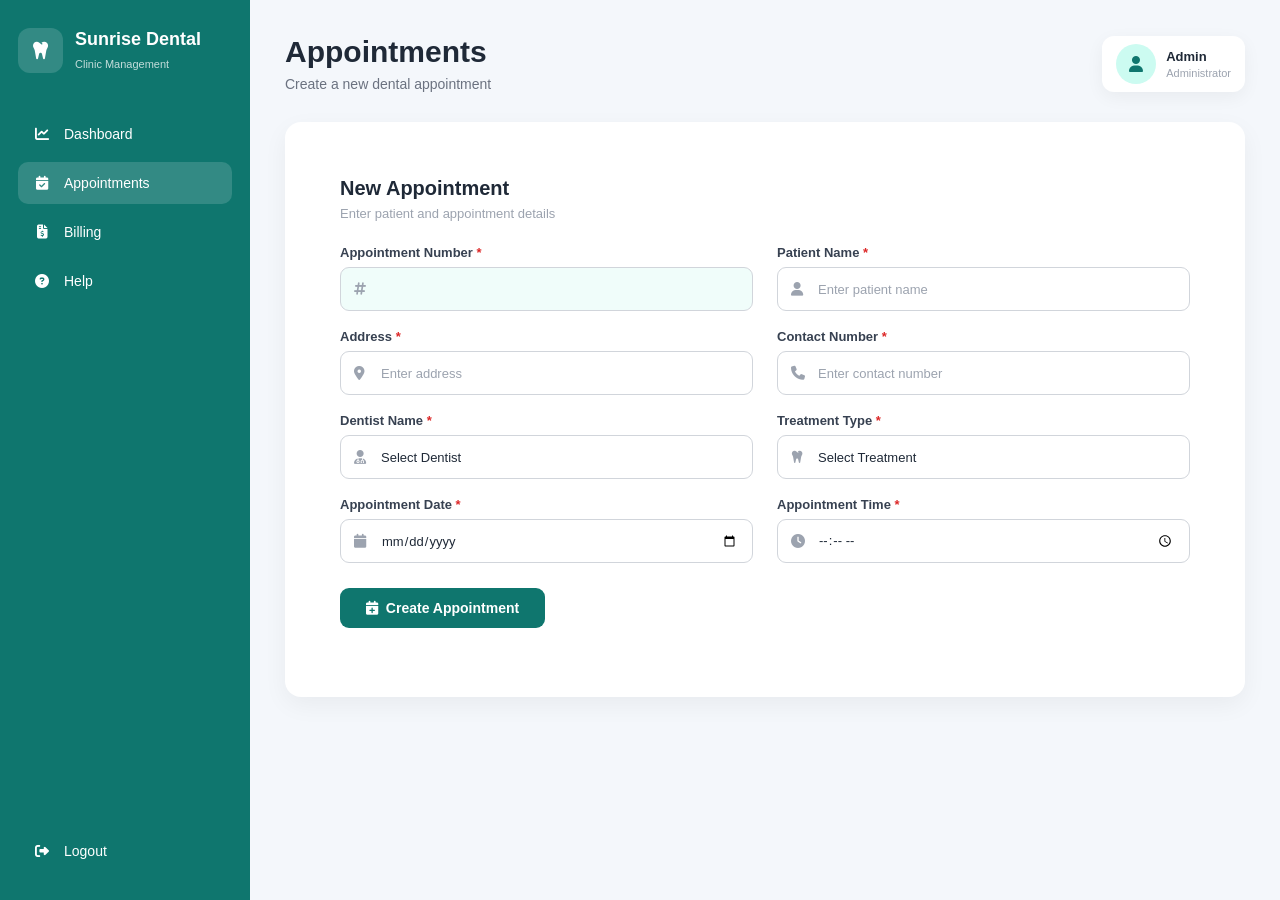
==== Frontend/appointment.html @ 6f391fbe "Add dental clinic frontend" ====
<!DOCTYPE html>
<html lang="en">

<head>

    <meta charset="UTF-8">

    <meta name="viewport" content="width=device-width, initial-scale=1.0">

    <title>Appointments - Sunrise Dental</title>

    <link rel="stylesheet" href="css/style.css">

    <link rel="stylesheet"
          href="https://cdnjs.cloudflare.com/ajax/libs/font-awesome/6.7.2/css/all.min.css">

</head>

<body>

<div class="dashboard">

    <aside class="sidebar">

        <div class="sidebar-brand">

            <div class="brand-icon">
                <i class="fa-solid fa-tooth"></i>
            </div>

            <div>
                <h2>Sunrise Dental</h2>
                <span>Clinic Management</span>
            </div>

        </div>

        <nav class="sidebar-nav">

            <a href="dashboard.html" class="nav-item">
                <i class="fa-solid fa-chart-line"></i>
                <span>Dashboard</span>
            </a>

            <a href="appointment.html" class="nav-item active">
                <i class="fa-solid fa-calendar-check"></i>
                <span>Appointments</span>
            </a>

            <a href="#" class="nav-item">
                <i class="fa-solid fa-file-invoice-dollar"></i>
                <span>Billing</span>
            </a>

            <a href="#" class="nav-item">
                <i class="fa-solid fa-circle-question"></i>
                <span>Help</span>
            </a>

        </nav>

        <div class="sidebar-bottom">

            <a href="index.html" class="nav-item logout">
                <i class="fa-solid fa-right-from-bracket"></i>
                <span>Logout</span>
            </a>

        </div>

    </aside>

    <main class="main-content">

        <header class="topbar">

            <div>

                <h1>Appointments</h1>

                <p>
                    Create a new dental appointment
                </p>

            </div>

            <div class="user-profile">

                <div class="user-avatar">
                    <i class="fa-solid fa-user"></i>
                </div>

                <div class="user-info">

                    <strong>Admin</strong>

                    <span>Administrator</span>

                </div>

            </div>

        </header>

        <section class="dashboard-section">

            <div class="section-header">

                <h2>New Appointment</h2>

                <p>
                    Enter patient and appointment details
                </p>

            </div>

            <form id="appointmentForm">

                <div class="form-grid">

                    <div class="form-group">

                        <label for="appointmentNumber">
                            Appointment Number
                            <span class="required">*</span>
                        </label>

                        <div class="input-wrapper">

                            <i class="fa-solid fa-hashtag"></i>

                            <input
                                type="text"
                                id="appointmentNumber"
                                name="appointmentNumber"
                                readonly
                            >

                        </div>

                    </div>

                    <div class="form-group">

                        <label for="patientName">
                            Patient Name
                            <span class="required">*</span>
                        </label>

                        <div class="input-wrapper">

                            <i class="fa-solid fa-user"></i>

                            <input
                                type="text"
                                id="patientName"
                                name="patientName"
                                placeholder="Enter patient name"
                                required
                            >

                        </div>

                    </div>

                    <div class="form-group">

                        <label for="address">
                            Address
                            <span class="required">*</span>
                        </label>

                        <div class="input-wrapper">

                            <i class="fa-solid fa-location-dot"></i>

                            <input
                                type="text"
                                id="address"
                                name="address"
                                placeholder="Enter address"
                                required
                            >

                        </div>

                    </div>

                    <div class="form-group">

                        <label for="contactNumber">
                            Contact Number
                            <span class="required">*</span>
                        </label>

                        <div class="input-wrapper">

                            <i class="fa-solid fa-phone"></i>

                            <input
                                type="tel"
                                id="contactNumber"
                                name="contactNumber"
                                placeholder="Enter contact number"
                                required
                            >

                        </div>

                    </div>

                    <div class="form-group">

                        <label for="dentistName">
                            Dentist Name
                            <span class="required">*</span>
                        </label>

                        <div class="input-wrapper">

                            <i class="fa-solid fa-user-doctor"></i>

                            <select
                                id="dentistName"
                                name="dentistName"
                                required
                            >

                                <option value="">
                                    Select Dentist
                                </option>

                                <option value="Dr. Kasun Perera">
                                    Dr. Kasun Perera
                                </option>

                                <option value="Dr. Nimal Fernando">
                                    Dr. Nimal Fernando
                                </option>

                                <option value="Dr. Shehan Silva">
                                    Dr. Shehan Silva
                                </option>

                                <option value="Dr. Tharindu Jayasinghe">
                                    Dr. Tharindu Jayasinghe
                                </option>

                                <option value="Dr. Dilshan Perera">
                                    Dr. Dilshan Perera
                                </option>

                                <option value="Dr. Amaya Fernando">
                                    Dr. Amaya Fernando
                                </option>

                                <option value="Dr. Sanduni Silva">
                                    Dr. Sanduni Silva
                                </option>

                                <option value="Dr. Kavindu Wijesinghe">
                                    Dr. Kavindu Wijesinghe
                                </option>

                            </select>

                        </div>

                    </div>

                    <div class="form-group">

                        <label for="treatmentType">
                            Treatment Type
                            <span class="required">*</span>
                        </label>

                        <div class="input-wrapper">

                            <i class="fa-solid fa-tooth"></i>

                            <select
                                id="treatmentType"
                                name="treatmentType"
                                required
                            >

                                <option value="">
                                    Select Treatment
                                </option>

                                <option value="Dental Cleaning">
                                    Dental Cleaning
                                </option>

                                <option value="Teeth Whitening">
                                    Teeth Whitening
                                </option>

                                <option value="Dental Filling">
                                    Dental Filling
                                </option>

                                <option value="Root Canal Treatment">
                                    Root Canal Treatment
                                </option>

                                <option value="Tooth Extraction">
                                    Tooth Extraction
                                </option>

                                <option value="Dental Crown">
                                    Dental Crown
                                </option>

                                <option value="Dental Bridge">
                                    Dental Bridge
                                </option>

                                <option value="Dental Checkup">
                                    Dental Checkup
                                </option>

                                <option value="Braces Consultation">
                                    Braces Consultation
                                </option>

                                <option value="Dental Implant">
                                    Dental Implant
                                </option>

                                <option value="Gum Treatment">
                                    Gum Treatment
                                </option>

                                <option value="Emergency Dental Treatment">
                                    Emergency Dental Treatment
                                </option>

                            </select>

                        </div>

                    </div>

                    <div class="form-group">

                        <label for="appointmentDate">
                            Appointment Date
                            <span class="required">*</span>
                        </label>

                        <div class="input-wrapper">

                            <i class="fa-solid fa-calendar"></i>

                            <input
                                type="date"
                                id="appointmentDate"
                                name="appointmentDate"
                                required
                            >

                        </div>

                    </div>

                    <div class="form-group">

                        <label for="appointmentTime">
                            Appointment Time
                            <span class="required">*</span>
                        </label>

                        <div class="input-wrapper">

                            <i class="fa-solid fa-clock"></i>

                            <input
                                type="time"
                                id="appointmentTime"
                                name="appointmentTime"
                                required
                            >

                        </div>

                    </div>

                </div>

                <button
                    type="submit"
                    class="login-button appointment-button">

                    <i class="fa-solid fa-calendar-plus"></i>

                    Create Appointment

                </button>

                <p
                    id="appointmentMessage"
                    class="login-message">
                </p>

            </form>

        </section>

    </main>

</div>

<script src="js/appointment.js"></script>

</body>

</html>
---- Frontend/css/style.css ----
/* --- General --- */

* {
    margin: 0;
    padding: 0;
    box-sizing: border-box;
}

body {
    font-family: Arial, Helvetica, sans-serif;
    background: #f4f7fb;
    color: #1f2937;
}

button,
input,
select {
    font-family: inherit;
}


/* --- Login --- */

.login-page {
    min-height: 100vh;
    display: flex;
    justify-content: center;
    align-items: center;
    padding: 20px;
    background: linear-gradient(135deg, #ecfeff, #f0fdfa, #f8fafc);
}

.login-card {
    width: 100%;
    max-width: 950px;
    min-height: 560px;
    display: grid;
    grid-template-columns: 1fr 1fr;
    background: #ffffff;
    border-radius: 24px;
    overflow: hidden;
    box-shadow: 0 20px 50px rgba(0, 0, 0, 0.08);
}

.brand {
    padding: 60px;
    display: flex;
    flex-direction: column;
    justify-content: center;
    background: #0f766e;
    color: #ffffff;
}

.brand h1 {
    font-size: 42px;
    margin-bottom: 15px;
}

.brand p {
    font-size: 17px;
    line-height: 1.6;
    opacity: 0.9;
}

.login-form {
    padding: 60px;
    display: flex;
    flex-direction: column;
    justify-content: center;
}

.login-form h2 {
    font-size: 32px;
    margin-bottom: 8px;
}

.login-subtitle {
    color: #6b7280;
    margin-bottom: 30px;
}

.input-group {
    margin-bottom: 20px;
}

.input-group label {
    display: block;
    margin-bottom: 8px;
    font-size: 14px;
    font-weight: 600;
}

.input-group input {
    width: 100%;
    padding: 14px 16px;
    border: 1px solid #d1d5db;
    border-radius: 10px;
    font-size: 15px;
    outline: none;
    transition: 0.2s;
}

.input-group input:focus {
    border-color: #0f766e;
    box-shadow: 0 0 0 3px rgba(15, 118, 110, 0.1);
}

.login-button {
    width: 100%;
    padding: 14px;
    border: none;
    border-radius: 10px;
    background: #0f766e;
    color: #ffffff;
    font-size: 16px;
    font-weight: 600;
    cursor: pointer;
    margin-top: 5px;
    transition: 0.2s;
}

.login-button:hover {
    background: #115e59;
}

#loginMessage {
    margin-top: 15px;
    text-align: center;
    font-size: 14px;
}


/* --- Dashboard --- */

.dashboard {
    min-height: 100vh;
    display: flex;
    background: #f4f7fb;
}


/* --- Sidebar --- */

.sidebar {
    width: 250px;
    min-height: 100vh;
    background: #0f766e;
    color: #ffffff;
    display: flex;
    flex-direction: column;
    padding: 28px 18px;
}

.sidebar-brand {
    display: flex;
    align-items: center;
    gap: 12px;
    margin-bottom: 40px;
}

.brand-icon {
    width: 45px;
    height: 45px;
    display: flex;
    align-items: center;
    justify-content: center;
    background: rgba(255, 255, 255, 0.15);
    border-radius: 12px;
    font-size: 20px;
}

.sidebar-brand h2 {
    font-size: 18px;
    margin-bottom: 4px;
}

.sidebar-brand span {
    font-size: 11px;
    opacity: 0.75;
}

.sidebar-nav {
    display: flex;
    flex-direction: column;
    gap: 7px;
}

.nav-item {
    display: flex;
    align-items: center;
    gap: 12px;
    padding: 13px 14px;
    color: #ffffff;
    text-decoration: none;
    border-radius: 10px;
    font-size: 14px;
    transition: 0.2s;
}

.nav-item i {
    width: 20px;
    text-align: center;
}

.nav-item:hover,
.nav-item.active {
    background: rgba(255, 255, 255, 0.15);
}

.sidebar-bottom {
    margin-top: auto;
}

.logout:hover {
    background: rgba(255, 255, 255, 0.12);
}


/* --- Main Content --- */

.main-content {
    flex: 1;
    padding: 35px;
    overflow-x: hidden;
}


/* --- Top Bar --- */

.topbar {
    display: flex;
    align-items: center;
    justify-content: space-between;
    margin-bottom: 30px;
}

.topbar h1 {
    font-size: 30px;
    margin-bottom: 7px;
}

.topbar p {
    color: #6b7280;
    font-size: 14px;
}

.user-profile {
    display: flex;
    align-items: center;
    gap: 10px;
    background: #ffffff;
    padding: 8px 14px;
    border-radius: 12px;
    box-shadow: 0 5px 18px rgba(0, 0, 0, 0.05);
}

.user-avatar {
    width: 40px;
    height: 40px;
    display: flex;
    align-items: center;
    justify-content: center;
    background: #ccfbf1;
    color: #0f766e;
    border-radius: 50%;
}

.user-info {
    display: flex;
    flex-direction: column;
    gap: 3px;
}

.user-info strong {
    font-size: 13px;
}

.user-info span {
    color: #9ca3af;
    font-size: 11px;
}



/* --- Quick Actions --- */

.quick-actions {
    display: grid;
     grid-template-columns: repeat(3, minmax(0, 1fr));
    gap: 10px;
}

.quick-action {
    display: flex;
    align-items: center;
    gap: 20px;

    padding: 18px;

    text-decoration: none;
    color: #1f2937;

    background: #ffffff;

    border: 1px solid #e5e7eb;
    border-radius: 14px;

    transition: all 0.25s ease;
}

.quick-action:hover {
    transform: translateY(-3px);

    background: #f0fdfa;

    border-color: #99f6e4;

    box-shadow:
        0 8px 20px rgba(15, 118, 110, 0.10);
}

.quick-icon {
    width: 45px;
    height: 45px;

    flex-shrink: 0;

    display: flex;
    align-items: center;
    justify-content: center;

    background: #ecfdf5;

    color: #0f766e;

    border-radius: 12px;

    font-size: 18px;

    transition: 0.25s;
}

.quick-action:hover .quick-icon {
    background: #0f766e;
    color: #ffffff;
}

.quick-action div:nth-child(2) {
    flex: 1;

    display: flex;
    flex-direction: column;

    gap: 5px;
}

.quick-action strong {
    font-size: 14px;
    font-weight: 600;
    color: #1f2937;
}

.quick-action span {
    color: #9ca3af;

    font-size: 11px;

    line-height: 1.4;
}

.arrow {
    color: #9ca3af;

    font-size: 12px;

    transition: 0.25s;
}

.quick-action:hover .arrow {
    color: #0f766e;

    transform: translateX(4px);
}


/* --- Appointment Form --- */


.dashboard-section {
    width: 100%;
    max-width: none;
    background: #ffffff;
    padding: 55px;
    border-radius: 16px;
    box-shadow: 0 8px 25px rgba(0, 0, 0, 0.05);
}

.section-header {
    margin-bottom: 24px;
}

.section-header h2 {
    font-size: 20px;

    margin-bottom: 6px;

    color: #1f2937;
}

.section-header p {
    color: #9ca3af;

    font-size: 13px;
}


/* Appointment Form Grid */

.form-grid {
    display: grid;

    grid-template-columns:
        repeat(2, minmax(0, 1fr));

    column-gap: 24px;

    row-gap: 18px;
}


/* Form Group */

.form-group {
    margin-bottom: 0;
}

.form-group label {
    display: block;

    margin-bottom: 7px;

    font-size: 13px;

    font-weight: 600;

    color: #374151;
}

.required {
    color: #dc2626;

    font-weight: 700;
}


/* Input Wrapper */

.input-wrapper {
    position: relative;

    width: 100%;
}

.input-wrapper i {
    position: absolute;

    left: 14px;

    top: 50%;

    transform: translateY(-50%);

    color: #9ca3af;

    font-size: 14px;

    z-index: 1;

    pointer-events: none;
}


/* Input and Select */

.form-group input,
.form-group select {
    width: 100%;

    height: 44px;

    padding: 10px 14px 10px 40px;

    border: 1px solid #d1d5db;

    border-radius: 9px;

    outline: none;

    font-size: 13px;

    color: #1f2937;

    background: #ffffff;

    transition: all 0.2s ease;
}

.form-group input::placeholder {
    color: #9ca3af;
}


/* Input Focus */

.form-group input:focus,
.form-group select:focus {
    border-color: #0f766e;

    box-shadow:
        0 0 0 3px rgba(15, 118, 110, 0.10);
}


/* Appointment Number */

#appointmentNumber {
    background: #f0fdfa;

    color: #0f766e;

    font-weight: 700;

    cursor: not-allowed;
}


/* Select */

.form-group select {
    cursor: pointer;

    appearance: none;

    padding-right: 35px;
}


/* Date and Time */

.form-group input[type="date"],
.form-group input[type="time"] {
    cursor: pointer;
}


/* Create Appointment Button */

.appointment-button {
    width: auto;

    min-width: 205px;

    margin-top: 25px;

    padding: 12px 22px;

    display: flex;

    align-items: center;

    justify-content: center;

    gap: 8px;

    border: none;

    border-radius: 9px;

    background: #0f766e;

    color: #ffffff;

    font-size: 14px;

    font-weight: 600;

    cursor: pointer;

    transition: all 0.2s ease;
}

.appointment-button:hover {
    background: #115e59;

    transform: translateY(-1px);

    box-shadow:
        0 6px 15px rgba(15, 118, 110, 0.20);
}

.appointment-button:active {
    transform: translateY(0);
}


/* Appointment Message */

#appointmentMessage {
    margin-top: 14px;

    font-size: 13px;

    font-weight: 500;
}


/* --- Responsive --- */

@media (max-width: 900px) {

    .login-card {
        max-width: 750px;
    }

    .brand {
        padding: 40px;
    }

    .login-form {
        padding: 40px;
    }

    .brand h1 {
        font-size: 34px;
    }

    .login-form h2 {
        font-size: 27px;
    }
}


@media (max-width: 800px) {

    .sidebar {
        width: 75px;

        padding: 25px 10px;
    }

    .sidebar-brand {
        justify-content: center;
    }

    .sidebar-brand div:last-child {
        display: none;
    }

    .nav-item {
        justify-content: center;
    }

    .nav-item span {
        display: none;
    }

    .main-content {
        padding: 25px;
    }

    .quick-actions {
        grid-template-columns: 1fr;
    }
}


@media (max-width: 700px) {

    .login-card {
        grid-template-columns: 1fr;

        max-width: 500px;
    }

    .brand {
        min-height: 220px;

        padding: 35px;

        text-align: center;
    }

    .brand h1 {
        font-size: 32px;
    }

    .brand p {
        font-size: 15px;
    }

    .login-form {
        padding: 35px;
    }

    /* Appointment form becomes one column */

    .form-grid {
        grid-template-columns: 1fr;

        row-gap: 18px;
    }

    .dashboard-section {
        max-width: 100%;

        padding: 24px;
    }

    .appointment-button {
        width: 100%;
    }
}


@media (max-width: 600px) {

    .dashboard-cards {
        grid-template-columns: 1fr;
    }

    .topbar {
        align-items: flex-start;

        gap: 15px;
    }

    .user-info {
        display: none;
    }

    .main-content {
        padding: 18px;
    }

    .topbar h1 {
        font-size: 25px;
    }

    .dashboard-section {
        padding: 20px;
    }

    .quick-action {
        padding: 15px;
    }

    .quick-icon {
        width: 43px;

        height: 43px;
    }

    .form-group input,
    .form-group select {
        height: 42px;
    }
}


@media (max-width: 450px) {

    .login-page {
        padding: 12px;
    }

    .login-card {
        border-radius: 18px;
    }

    .brand {
        padding: 30px 22px;
    }

    .login-form {
        padding: 28px 22px;
    }

    .login-form h2 {
        font-size: 25px;
    }

    .brand h1 {
        font-size: 28px;
    }

    .sidebar {
        width: 62px;

        padding: 20px 7px;
    }

    .main-content {
        padding: 14px;
    }

    .dashboard-section {
        padding: 18px;

        border-radius: 14px;
    }

    .section-header h2 {
        font-size: 18px;
    }

    .section-header p {
        font-size: 12px;
    }

    .appointment-button {
        min-width: 100%;
    }
}
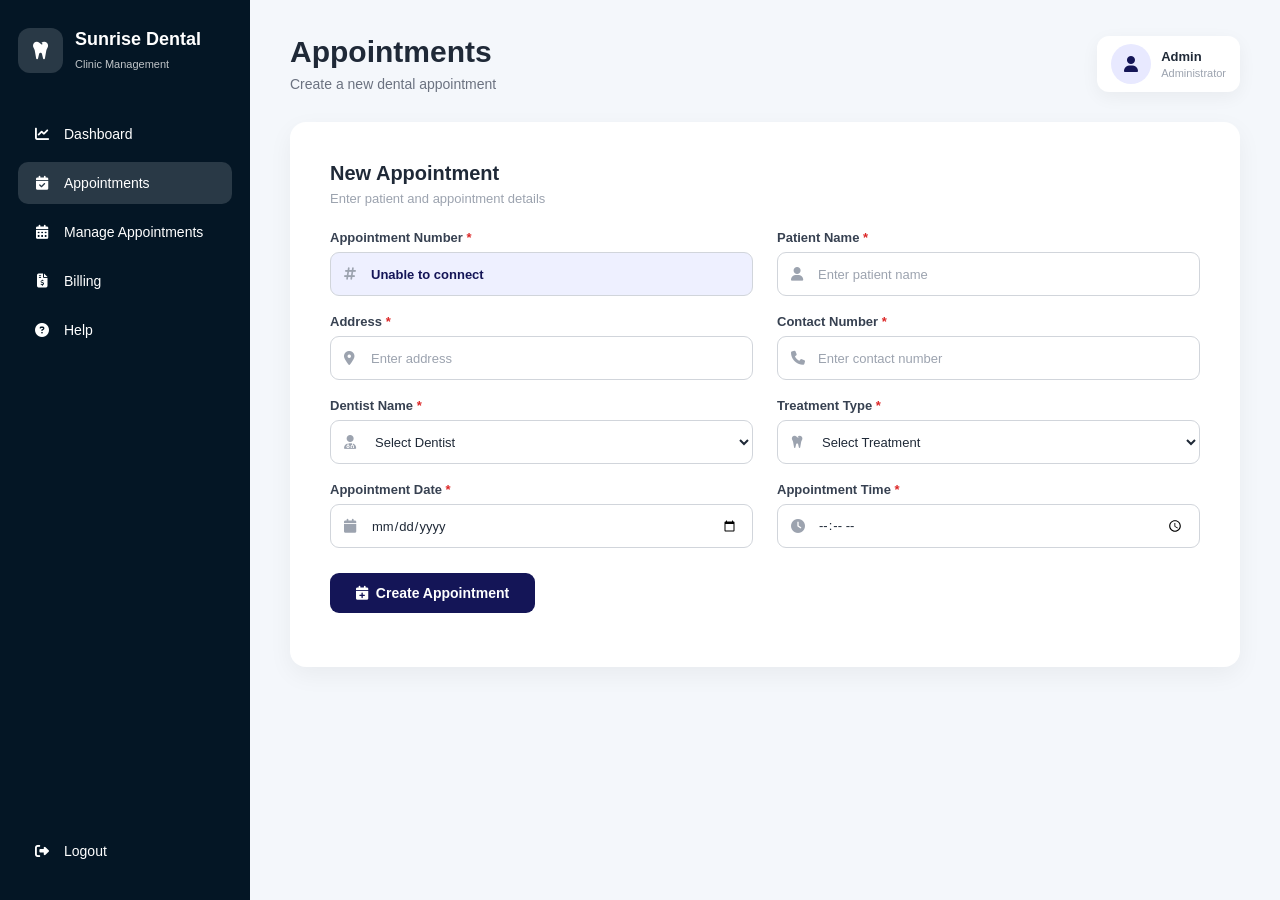
==== commit 48cb2235: "Add frontend inactivity logout" ====
--- a/Frontend/appointment.html
+++ b/Frontend/appointment.html
@@ -47,12 +47,20 @@
                 <span>Appointments</span>
             </a>
 
-            <a href="#" class="nav-item">
+            <a href="manage-appointment.html" class="nav-item">
+
+                <i class="fa-solid fa-calendar-days"></i>
+
+                <span>Manage Appointments</span>
+
+            </a>
+
+            <a href="billing.html" class="nav-item">
                 <i class="fa-solid fa-file-invoice-dollar"></i>
                 <span>Billing</span>
             </a>
 
-            <a href="#" class="nav-item">
+            <a href="help.html" class="nav-item">
                 <i class="fa-solid fa-circle-question"></i>
                 <span>Help</span>
             </a>
@@ -101,6 +109,7 @@
             </div>
 
         </header>
+        
 
         <section class="dashboard-section">
 
@@ -413,6 +422,7 @@
 </div>
 
 <script src="js/appointment.js"></script>
+<script src="js/auth.js"></script>
 
 </body>
 
--- a/Frontend/css/style.css
+++ b/Frontend/css/style.css
@@ -1,4 +1,4 @@
-/* --- General --- */
+/* General */
 
 * {
     margin: 0;
@@ -6,7 +6,14 @@
     box-sizing: border-box;
 }
 
+html {
+    width: 100%;
+    min-height: 100%;
+}
+
 body {
+    width: 100%;
+    min-height: 100vh;
     font-family: Arial, Helvetica, sans-serif;
     background: #f4f7fb;
     color: #1f2937;
@@ -18,16 +25,21 @@
     font-family: inherit;
 }
 
-
-/* --- Login --- */
+button {
+    cursor: pointer;
+}
+
+
+/* Login */
 
 .login-page {
     min-height: 100vh;
+    width: 100%;
     display: flex;
     justify-content: center;
     align-items: center;
     padding: 20px;
-    background: linear-gradient(135deg, #ecfeff, #f0fdfa, #f8fafc);
+    background: linear-gradient(135deg, #eef0ff, #f5f6ff, #f8fafc);
 }
 
 .login-card {
@@ -39,7 +51,7 @@
     background: #ffffff;
     border-radius: 24px;
     overflow: hidden;
-    box-shadow: 0 20px 50px rgba(0, 0, 0, 0.08);
+    box-shadow: 0 20px 50px rgba(20, 21, 87, 0.10);
 }
 
 .brand {
@@ -47,7 +59,7 @@
     display: flex;
     flex-direction: column;
     justify-content: center;
-    background: #0f766e;
+    background: #041625;
     color: #ffffff;
 }
 
@@ -101,8 +113,8 @@
 }
 
 .input-group input:focus {
-    border-color: #0f766e;
-    box-shadow: 0 0 0 3px rgba(15, 118, 110, 0.1);
+    border-color: #041625;
+    box-shadow: 0 0 0 3px rgba(20, 21, 87, 0.10);
 }
 
 .login-button {
@@ -110,17 +122,16 @@
     padding: 14px;
     border: none;
     border-radius: 10px;
-    background: #0f766e;
+    background: #041625;
     color: #ffffff;
     font-size: 16px;
     font-weight: 600;
-    cursor: pointer;
     margin-top: 5px;
     transition: 0.2s;
 }
 
 .login-button:hover {
-    background: #115e59;
+    background: #434649;
 }
 
 #loginMessage {
@@ -130,21 +141,24 @@
 }
 
 
-/* --- Dashboard --- */
+/* Dashboard */
 
 .dashboard {
+    width: 100%;
     min-height: 100vh;
     display: flex;
     background: #f4f7fb;
 }
 
 
-/* --- Sidebar --- */
+/* Sidebar */
 
 .sidebar {
+    flex: 0 0 250px;
     width: 250px;
+    min-width: 250px;
     min-height: 100vh;
-    background: #0f766e;
+    background: #041625;
     color: #ffffff;
     display: flex;
     flex-direction: column;
@@ -161,6 +175,7 @@
 .brand-icon {
     width: 45px;
     height: 45px;
+    min-width: 45px;
     display: flex;
     align-items: center;
     justify-content: center;
@@ -199,6 +214,7 @@
 
 .nav-item i {
     width: 20px;
+    min-width: 20px;
     text-align: center;
 }
 
@@ -216,21 +232,25 @@
 }
 
 
-/* --- Main Content --- */
+/* Main Content */
 
 .main-content {
-    flex: 1;
+    flex: 1 1 auto;
+    width: auto;
+    min-width: 0;
     padding: 35px;
     overflow-x: hidden;
 }
 
 
-/* --- Top Bar --- */
+/* Top Bar */
 
 .topbar {
+    width: 100%;
     display: flex;
     align-items: center;
     justify-content: space-between;
+    gap: 20px;
     margin-bottom: 30px;
 }
 
@@ -245,6 +265,7 @@
 }
 
 .user-profile {
+    flex-shrink: 0;
     display: flex;
     align-items: center;
     gap: 10px;
@@ -257,11 +278,12 @@
 .user-avatar {
     width: 40px;
     height: 40px;
+    min-width: 40px;
     display: flex;
     align-items: center;
     justify-content: center;
-    background: #ccfbf1;
-    color: #0f766e;
+    background: #e8e9ff;
+    color: #141557;
     border-radius: 50%;
 }
 
@@ -281,76 +303,87 @@
 }
 
 
-
-/* --- Quick Actions --- */
+/* Dashboard Section */
+
+.dashboard-section {
+    width: 100%;
+    max-width: 100%;
+    background: #ffffff;
+    padding: 40px;
+    border-radius: 16px;
+    box-shadow: 0 8px 25px rgba(0, 0, 0, 0.05);
+}
+
+.section-header {
+    margin-bottom: 24px;
+}
+
+.section-header h2 {
+    font-size: 20px;
+    margin-bottom: 6px;
+    color: #1f2937;
+}
+
+.section-header p {
+    color: #9ca3af;
+    font-size: 13px;
+}
+
+
+/* Quick Actions */
 
 .quick-actions {
+    width: 100%;
     display: grid;
-     grid-template-columns: repeat(3, minmax(0, 1fr));
-    gap: 10px;
+    grid-template-columns: repeat(3, minmax(0, 1fr));
+    gap: 14px;
 }
 
 .quick-action {
+    min-width: 0;
     display: flex;
     align-items: center;
-    gap: 20px;
-
+    gap: 14px;
     padding: 18px;
-
     text-decoration: none;
     color: #1f2937;
-
     background: #ffffff;
-
     border: 1px solid #e5e7eb;
     border-radius: 14px;
-
     transition: all 0.25s ease;
 }
 
 .quick-action:hover {
     transform: translateY(-3px);
-
-    background: #f0fdfa;
-
-    border-color: #99f6e4;
-
-    box-shadow:
-        0 8px 20px rgba(15, 118, 110, 0.10);
+    background: #f4f4ff;
+    border-color: #b9bbef;
+    box-shadow: 0 8px 20px rgba(20, 21, 87, 0.10);
 }
 
 .quick-icon {
     width: 45px;
     height: 45px;
-
-    flex-shrink: 0;
-
+    min-width: 45px;
     display: flex;
     align-items: center;
     justify-content: center;
-
-    background: #ecfdf5;
-
-    color: #0f766e;
-
+    background: #eef0ff;
+    color: #141557;
     border-radius: 12px;
-
     font-size: 18px;
-
     transition: 0.25s;
 }
 
 .quick-action:hover .quick-icon {
-    background: #0f766e;
+    background: #141557;
     color: #ffffff;
 }
 
 .quick-action div:nth-child(2) {
+    min-width: 0;
     flex: 1;
-
     display: flex;
     flex-direction: column;
-
     gap: 5px;
 }
 
@@ -362,93 +395,48 @@
 
 .quick-action span {
     color: #9ca3af;
-
     font-size: 11px;
-
     line-height: 1.4;
 }
 
 .arrow {
+    flex-shrink: 0;
     color: #9ca3af;
-
     font-size: 12px;
-
     transition: 0.25s;
 }
 
 .quick-action:hover .arrow {
-    color: #0f766e;
-
+    color: #141557;
     transform: translateX(4px);
 }
 
 
-/* --- Appointment Form --- */
-
-
-.dashboard-section {
-    width: 100%;
-    max-width: none;
-    background: #ffffff;
-    padding: 55px;
-    border-radius: 16px;
-    box-shadow: 0 8px 25px rgba(0, 0, 0, 0.05);
-}
-
-.section-header {
-    margin-bottom: 24px;
-}
-
-.section-header h2 {
-    font-size: 20px;
-
-    margin-bottom: 6px;
-
-    color: #1f2937;
-}
-
-.section-header p {
-    color: #9ca3af;
-
-    font-size: 13px;
-}
-
-
-/* Appointment Form Grid */
+/* Appointment Form */
 
 .form-grid {
+    width: 100%;
     display: grid;
-
-    grid-template-columns:
-        repeat(2, minmax(0, 1fr));
-
+    grid-template-columns: repeat(2, minmax(0, 1fr));
     column-gap: 24px;
-
     row-gap: 18px;
 }
 
-
-/* Form Group */
-
 .form-group {
+    min-width: 0;
     margin-bottom: 0;
 }
 
 .form-group label {
     display: block;
-
     margin-bottom: 7px;
-
-    font-size: 13px;
-
+    font-size: 13px;
     font-weight: 600;
-
     color: #374151;
 }
 
 .required {
     color: #dc2626;
-
     font-weight: 700;
 }
 
@@ -457,51 +445,34 @@
 
 .input-wrapper {
     position: relative;
-
     width: 100%;
 }
 
 .input-wrapper i {
     position: absolute;
-
     left: 14px;
-
     top: 50%;
-
     transform: translateY(-50%);
-
     color: #9ca3af;
-
     font-size: 14px;
-
     z-index: 1;
-
     pointer-events: none;
 }
 
 
-/* Input and Select */
+/* Form Inputs */
 
 .form-group input,
 .form-group select {
     width: 100%;
-
     height: 44px;
-
     padding: 10px 14px 10px 40px;
-
     border: 1px solid #d1d5db;
-
     border-radius: 9px;
-
     outline: none;
-
-    font-size: 13px;
-
+    font-size: 13px;
     color: #1f2937;
-
     background: #ffffff;
-
     transition: all 0.2s ease;
 }
 
@@ -509,27 +480,19 @@
     color: #9ca3af;
 }
 
-
-/* Input Focus */
-
 .form-group input:focus,
 .form-group select:focus {
-    border-color: #0f766e;
-
-    box-shadow:
-        0 0 0 3px rgba(15, 118, 110, 0.10);
+    border-color: #141557;
+    box-shadow: 0 0 0 3px rgba(20, 21, 87, 0.10);
 }
 
 
 /* Appointment Number */
 
 #appointmentNumber {
-    background: #f0fdfa;
-
-    color: #0f766e;
-
+    background: #eef0ff;
+    color: #141557;
     font-weight: 700;
-
     cursor: not-allowed;
 }
 
@@ -538,9 +501,7 @@
 
 .form-group select {
     cursor: pointer;
-
-    appearance: none;
-
+    appearance: auto;
     padding-right: 35px;
 }
 
@@ -557,45 +518,26 @@
 
 .appointment-button {
     width: auto;
-
     min-width: 205px;
-
     margin-top: 25px;
-
     padding: 12px 22px;
-
-    display: flex;
-
+    display: inline-flex;
     align-items: center;
-
     justify-content: center;
-
     gap: 8px;
-
     border: none;
-
     border-radius: 9px;
-
-    background: #0f766e;
-
+    background: #141557;
     color: #ffffff;
-
     font-size: 14px;
-
     font-weight: 600;
-
-    cursor: pointer;
-
     transition: all 0.2s ease;
 }
 
 .appointment-button:hover {
-    background: #115e59;
-
+    background: #101145;
     transform: translateY(-1px);
-
-    box-shadow:
-        0 6px 15px rgba(15, 118, 110, 0.20);
+    box-shadow: 0 6px 15px rgba(20, 21, 87, 0.20);
 }
 
 .appointment-button:active {
@@ -607,44 +549,914 @@
 
 #appointmentMessage {
     margin-top: 14px;
-
-    font-size: 13px;
-
+    font-size: 13px;
     font-weight: 500;
 }
-
-
-/* --- Responsive --- */
+/* Find Appointment */
+
+.find-appointment-section {
+    width: 100%;
+    max-width: 1100px;
+    margin: 0 auto;
+    background: #ffffff;
+    padding: 28px 36px;
+    border-radius: 16px;
+    box-shadow: 0 8px 25px rgba(0, 0, 0, 0.05);
+}
+
+.find-appointment-header {
+    margin-bottom: 18px;
+}
+
+.find-appointment-header h2 {
+    font-size: 21px;
+    color: #1f2937;
+    margin-bottom: 5px;
+}
+
+.find-appointment-header p {
+    color: #9ca3af;
+    font-size: 13px;
+}
+
+.find-appointment-form {
+    width: 100%;
+}
+
+.find-appointment-group {
+    width: 100%;
+}
+
+.find-appointment-group label {
+    display: block;
+    margin-bottom: 7px;
+    font-size: 13px;
+    font-weight: 600;
+    color: #374151;
+}
+
+
+/* Find Input */
+
+.find-input-wrapper {
+    position: relative;
+    width: 100%;
+}
+
+.find-input-wrapper i {
+    position: absolute;
+    left: 14px;
+    top: 50%;
+    transform: translateY(-50%);
+    color: #9ca3af;
+    font-size: 14px;
+    pointer-events: none;
+    z-index: 1;
+}
+
+.find-input-wrapper input {
+    width: 100%;
+    height: 44px;
+    padding: 10px 14px 10px 40px;
+    border: 1px solid #d1d5db;
+    border-radius: 9px;
+    outline: none;
+    background: #ffffff;
+    color: #1f2937;
+    font-size: 13px;
+    transition: all 0.2s ease;
+}
+
+.find-input-wrapper input::placeholder {
+    color: #9ca3af;
+}
+
+.find-input-wrapper input:focus {
+    border-color: #141557;
+    box-shadow: 0 0 0 3px rgba(20, 21, 87, 0.10);
+}
+
+
+/* Find Button */
+
+.find-button {
+    margin-top: 12px;
+    min-width: 110px;
+    height: 42px;
+    padding: 0 20px;
+    display: inline-flex;
+    align-items: center;
+    justify-content: center;
+    gap: 8px;
+    border: none;
+    border-radius: 9px;
+    background: #141557;
+    color: #ffffff;
+    font-size: 13px;
+    font-weight: 600;
+    transition: all 0.2s ease;
+}
+
+.find-button:hover {
+    background: #101145;
+    transform: translateY(-1px);
+    box-shadow: 0 6px 15px rgba(20, 21, 87, 0.20);
+}
+
+.find-button:active {
+    transform: translateY(0);
+}
+
+.find-button i {
+    font-size: 13px;
+}
+
+
+/* Find Message */
+
+#findMessage {
+    margin-top: 10px;
+    font-size: 13px;
+    font-weight: 500;
+}
+
+/* Appointment Details */
+
+.appointment-details {
+    width: 100%;
+    margin-top: 25px;
+    background: #ffffff;
+    border: 1px solid #e5e7eb;
+    border-radius: 14px;
+    padding: 25px;
+}
+
+.appointment-details h3 {
+    font-size: 18px;
+    margin-bottom: 20px;
+    color: #1f2937;
+}
+
+.appointment-details-grid {
+    display: grid;
+    grid-template-columns: repeat(2, minmax(0, 1fr));
+    gap: 18px;
+}
+
+.appointment-detail-item {
+    min-width: 0;
+    padding: 14px;
+    background: #f8fafc;
+    border-radius: 10px;
+    border: 1px solid #eef2f7;
+}
+
+.appointment-detail-item strong {
+    display: block;
+    margin-bottom: 5px;
+    font-size: 12px;
+    color: #6b7280;
+}
+
+.appointment-detail-item span {
+    font-size: 14px;
+    color: #1f2937;
+    word-break: break-word;
+}
+/* Manage Appointment Search */
+.appointment-search {
+    display: flex;
+    align-items: flex-end;
+    gap: 15px;
+    width: fit-content;
+    max-width: 100%;
+    margin-top: 25px;
+    padding: 22px;
+    background: #f8fafc;
+    border: 1px solid #e5e7eb;
+    border-radius: 12px;
+}
+
+.appointment-search .form-group {
+    flex: 0 0 360px;
+    max-width: 360px;
+}
+
+.appointment-search .input-wrapper {
+    width: 100%;
+}
+.appointment-search input {
+    width: 100%;
+    height: 44px;
+}
+
+#searchAppointmentNumber {
+    width: 100%;
+    height: 44px;
+    padding: 10px 14px 10px 40px;
+    border: 1px solid #d1d5db;
+    border-radius: 9px;
+    outline: none;
+    font-size: 13px;
+    color: #1f2937;
+    background: #ffffff;
+}
+.appointment-search .input-wrapper {
+    width: 100%;
+}
+#searchAppointmentNumber:focus {
+    border-color: #141557;
+    box-shadow: 0 0 0 3px rgba(20, 21, 87, 0.10);
+}
+#viewAppointmentButton {
+    height: 44px;
+    min-width: 110px;
+    flex-shrink: 0;
+}
+
+/* Management Button */
+
+.management-button,
+#viewAppointmentButton {
+    height: 44px;
+    min-width: 110px;
+    padding: 10px 20px;
+    display: inline-flex;
+    align-items: center;
+    justify-content: center;
+    gap: 8px;
+    border: none;
+    border-radius: 9px;
+    background: #141557;
+    color: #ffffff;
+    font-size: 13px;
+    font-weight: 600;
+    cursor: pointer;
+    text-decoration: none;
+    transition: all 0.2s ease;
+}
+
+.management-button:hover,
+#viewAppointmentButton:hover {
+    background: #101145;
+    transform: translateY(-1px);
+    box-shadow: 0 6px 15px rgba(20, 21, 87, 0.20);
+}
+
+.management-button:active,
+#viewAppointmentButton:active {
+    transform: translateY(0);
+}
+
+
+/* Management Buttons */
+
+.management-buttons {
+    display: flex;
+    align-items: center;
+    gap: 12px;
+    margin-top: 25px;
+    flex-wrap: wrap;
+}
+
+#editAppointmentButton,
+#updateAppointmentButton,
+#deleteAppointmentButton {
+    min-width: 120px;
+    height: 42px;
+    padding: 10px 18px;
+    display: inline-flex;
+    align-items: center;
+    justify-content: center;
+    gap: 7px;
+    border: none;
+    border-radius: 9px;
+    color: #ffffff;
+    font-size: 13px;
+    font-weight: 600;
+    cursor: pointer;
+    transition: all 0.2s ease;
+}
+
+#editAppointmentButton {
+    background: #2563eb;
+}
+
+#editAppointmentButton:hover {
+    background: #1d4ed8;
+    transform: translateY(-1px);
+}
+
+#updateAppointmentButton {
+    background: #141557;
+}
+
+#updateAppointmentButton:hover {
+    background: #101145;
+    transform: translateY(-1px);
+}
+
+#deleteAppointmentButton {
+    background: #dc2626;
+}
+
+#deleteAppointmentButton:hover {
+    background: #b91c1c;
+    transform: translateY(-1px);
+}
+
+#updateAppointmentButton:disabled,
+#deleteAppointmentButton:disabled,
+#editAppointmentButton:disabled {
+    opacity: 0.55;
+    cursor: not-allowed;
+    transform: none;
+    box-shadow: none;
+}
+
+
+/* Management Form */
+
+#updateAppointmentForm,
+.manage-form {
+    width: 100%;
+    margin-top: 20px;
+}
+
+#updateAppointmentForm .form-group input,
+#updateAppointmentForm .form-group select {
+    width: 100%;
+}
+
+.appointment-details input[readonly],
+.appointment-details select:disabled {
+    background: #f8fafc;
+    color: #6b7280;
+    cursor: not-allowed;
+}
+
+
+/* Management Message */
+
+#appointmentManagementMessage,
+.appointment-list-message {
+    margin-top: 15px;
+    min-height: 20px;
+    font-size: 13px;
+    font-weight: 500;
+}
+
+
+/* Billing */
+
+.billing-section {
+    width: 100%;
+    padding: 45px;
+}
+
+.billing-grid {
+    display: grid;
+    grid-template-columns: repeat(2, minmax(0, 1fr));
+    gap: 22px 24px;
+}
+
+.billing-grid .form-group {
+    width: 100%;
+}
+
+.billing-grid .form-group label {
+    display: block;
+    margin-bottom: 7px;
+    font-size: 13px;
+    font-weight: 600;
+    color: #374151;
+}
+
+.billing-grid .form-group input {
+    width: 100%;
+    height: 46px;
+    padding: 10px 14px 10px 42px;
+    border: 1px solid #d1d5db;
+    border-radius: 9px;
+    outline: none;
+    font-size: 13px;
+    color: #1f2937;
+    background: #ffffff;
+    transition: 0.2s ease;
+}
+
+.billing-grid .form-group input:focus {
+    border-color: #141557;
+    box-shadow: 0 0 0 3px rgba(20, 21, 87, 0.10);
+}
+
+.billing-grid .form-group input[readonly] {
+    background: #eef0ff;
+    color: #141557;
+    font-weight: 700;
+}
+
+.billing-grid .input-wrapper {
+    position: relative;
+    width: 100%;
+}
+
+.billing-grid .input-wrapper i {
+    position: absolute;
+    left: 14px;
+    top: 50%;
+    transform: translateY(-50%);
+    color: #9ca3af;
+    font-size: 14px;
+    pointer-events: none;
+    z-index: 1;
+}
+
+
+/* Billing Actions */
+
+.billing-actions {
+    display: flex;
+    align-items: center;
+    gap: 12px;
+    margin-top: 28px;
+}
+
+.billing-actions .management-button {
+    min-width: 145px;
+    height: 44px;
+    padding: 10px 20px;
+}
+
+.billing-save-button {
+    background: #141557;
+    color: #ffffff;
+}
+
+.billing-save-button:hover {
+    background: #101145;
+    transform: translateY(-1px);
+    box-shadow: 0 6px 15px rgba(20, 21, 87, 0.20);
+}
+
+.billing-clear-button {
+    background: #f3f4f6;
+    color: #374151;
+    border: 1px solid #d1d5db !important;
+}
+
+.billing-clear-button:hover {
+    background: #e5e7eb;
+}
+
+.billing-print-button {
+    background: #1f2937;
+    color: #ffffff;
+}
+
+.billing-print-button:hover {
+    background: #111827;
+    transform: translateY(-1px);
+    box-shadow: 0 6px 15px rgba(0, 0, 0, 0.15);
+}
+
+#billingMessage {
+    margin-top: 15px;
+    font-size: 13px;
+    font-weight: 500;
+}
+
+
+/* Print Bill */
+
+.bill-page {
+    width: 100%;
+    max-width: 850px;
+    min-height: 297mm;
+    margin: 40px auto;
+    padding: 45px;
+    background: #ffffff;
+    color: #1f2937;
+    border-radius: 14px;
+    box-shadow: 0 10px 30px rgba(0, 0, 0, 0.08);
+}
+
+.bill-header {
+    display: flex;
+    align-items: flex-start;
+    justify-content: space-between;
+    gap: 30px;
+}
+
+.clinic-info h1 {
+    margin-bottom: 8px;
+    font-size: 30px;
+    color: #141557;
+}
+
+.clinic-info p {
+    margin-bottom: 4px;
+    color: #6b7280;
+    font-size: 13px;
+}
+
+.bill-title {
+    text-align: right;
+}
+
+.bill-title h2 {
+    margin-bottom: 5px;
+    font-size: 28px;
+    color: #1f2937;
+    letter-spacing: 1px;
+}
+
+.bill-title span {
+    color: #9ca3af;
+    font-size: 13px;
+}
+
+.bill-line {
+    width: 100%;
+    height: 2px;
+    margin: 25px 0;
+    background: #141557;
+}
+
+.bill-information {
+    display: grid;
+    grid-template-columns: repeat(2, minmax(0, 1fr));
+    gap: 20px;
+    margin-bottom: 35px;
+}
+
+.bill-info-group {
+    padding: 15px;
+    background: #f7f7ff;
+    border: 1px solid #e5e7eb;
+    border-left: 4px solid #141557;
+    border-radius: 9px;
+}
+
+.bill-info-group span {
+    display: block;
+    margin-bottom: 6px;
+    color: #9ca3af;
+    font-size: 12px;
+}
+
+.bill-info-group strong {
+    display: block;
+    color: #1f2937;
+    font-size: 14px;
+}
+
+.bill-section h3 {
+    margin-bottom: 15px;
+    color: #1f2937;
+    font-size: 19px;
+}
+
+.bill-table {
+    width: 100%;
+    border-collapse: collapse;
+}
+
+.bill-table th {
+    padding: 14px 15px;
+    background: #141557;
+    color: #ffffff;
+    text-align: left;
+    font-size: 13px;
+}
+
+.bill-table th:last-child {
+    text-align: right;
+}
+
+.bill-table td {
+    padding: 16px 15px;
+    border-bottom: 1px solid #e5e7eb;
+    font-size: 13px;
+}
+
+.bill-table td:last-child {
+    text-align: right;
+    font-weight: 600;
+}
+
+.bill-table td strong {
+    display: block;
+    margin-bottom: 4px;
+    color: #1f2937;
+}
+
+.bill-table td small {
+    display: block;
+    color: #9ca3af;
+    font-size: 11px;
+}
+
+.bill-table tfoot td {
+    padding: 18px 15px;
+    background: #eef0ff;
+    border-bottom: none;
+    color: #141557;
+    font-size: 16px;
+    font-weight: 700;
+}
+
+.bill-footer {
+    display: flex;
+    align-items: flex-end;
+    justify-content: space-between;
+    gap: 30px;
+    margin-top: 45px;
+    padding-top: 25px;
+    border-top: 1px solid #e5e7eb;
+}
+
+.bill-footer p {
+    margin-bottom: 4px;
+    color: #6b7280;
+    font-size: 12px;
+}
+
+.signature {
+    width: 180px;
+    text-align: center;
+}
+
+.signature div {
+    width: 180px;
+    height: 1px;
+    margin-bottom: 8px;
+    background: #374151;
+}
+
+.signature span {
+    color: #6b7280;
+    font-size: 11px;
+}
+
+.print-actions {
+    display: flex;
+    justify-content: center;
+    gap: 12px;
+    margin-top: 35px;
+}
+
+.print-actions button {
+    min-width: 130px;
+    padding: 12px 20px;
+    border: none;
+    border-radius: 9px;
+    background: #141557;
+    color: #ffffff;
+    font-size: 13px;
+    font-weight: 600;
+    cursor: pointer;
+    transition: 0.2s;
+}
+
+.print-actions button:hover {
+    background: #101145;
+    transform: translateY(-1px);
+}
+
+.print-actions button:last-child {
+    background: #6b7280;
+}
+
+.print-actions button:last-child:hover {
+    background: #4b5563;
+}
+
+
+/* Help Page */
+
+.help-section {
+    margin-bottom: 24px;
+}
+
+.help-grid {
+    display: grid;
+    grid-template-columns: repeat(2, minmax(0, 1fr));
+    gap: 18px;
+}
+
+.help-card {
+    display: flex;
+    align-items: flex-start;
+    gap: 16px;
+    padding: 22px;
+    background: #ffffff;
+    border: 1px solid #e5e7eb;
+    border-radius: 14px;
+    transition: all 0.2s ease;
+}
+
+.help-card:hover {
+    transform: translateY(-3px);
+    border-color: #b9bbef;
+    background: #f7f7ff;
+    box-shadow: 0 8px 20px rgba(20, 21, 87, 0.08);
+}
+
+.help-icon {
+    width: 48px;
+    height: 48px;
+    flex-shrink: 0;
+    display: flex;
+    align-items: center;
+    justify-content: center;
+    background: #eef0ff;
+    color: #141557;
+    border-radius: 12px;
+    font-size: 19px;
+}
+
+.help-card h3 {
+    margin-bottom: 8px;
+    color: #1f2937;
+    font-size: 15px;
+}
+
+.help-card p {
+    color: #6b7280;
+    font-size: 13px;
+    line-height: 1.6;
+}
+
+.faq-section {
+    margin-bottom: 24px;
+}
+
+.faq-list {
+    display: flex;
+    flex-direction: column;
+    gap: 12px;
+}
+
+.faq-item {
+    padding: 18px 20px;
+    background: #ffffff;
+    border: 1px solid #e5e7eb;
+    border-radius: 12px;
+}
+
+.faq-question {
+    display: flex;
+    align-items: center;
+    gap: 10px;
+    margin-bottom: 8px;
+    color: #1f2937;
+    font-size: 14px;
+}
+
+.faq-question i {
+    color: #141557;
+    font-size: 15px;
+}
+
+.faq-item p {
+    padding-left: 25px;
+    color: #6b7280;
+    font-size: 13px;
+    line-height: 1.6;
+}
+
+.support-section {
+    margin-bottom: 24px;
+}
+
+.support-box {
+    display: grid;
+    grid-template-columns: repeat(3, minmax(0, 1fr));
+    gap: 15px;
+}
+
+.support-item {
+    display: flex;
+    align-items: center;
+    gap: 13px;
+    padding: 18px;
+    background: #f8fafc;
+    border: 1px solid #e5e7eb;
+    border-radius: 12px;
+}
+
+.support-item > i {
+    width: 42px;
+    height: 42px;
+    flex-shrink: 0;
+    display: flex;
+    align-items: center;
+    justify-content: center;
+    background: #e8e9ff;
+    color: #141557;
+    border-radius: 10px;
+    font-size: 16px;
+}
+
+.support-item div {
+    display: flex;
+    flex-direction: column;
+    gap: 4px;
+}
+
+.support-item strong {
+    color: #1f2937;
+    font-size: 13px;
+}
+
+.support-item span {
+    color: #9ca3af;
+    font-size: 11px;
+    line-height: 1.4;
+}
+
+
+/* Responsive */
+
+@media (min-width: 1200px) {
+
+    .main-content {
+        padding: 35px 40px;
+    }
+
+    .dashboard-section {
+        padding: 40px;
+    }
+}
+
+@media (max-width: 1100px) {
+
+    .main-content {
+        padding: 28px;
+    }
+
+    .dashboard-section {
+        padding: 35px;
+    }
+
+    .quick-actions {
+        grid-template-columns: repeat(2, minmax(0, 1fr));
+    }
+
+    .find-appointment-section {
+        max-width: 100%;
+    }
+}
 
 @media (max-width: 900px) {
 
-    .login-card {
-        max-width: 750px;
-    }
-
-    .brand {
-        padding: 40px;
-    }
-
-    .login-form {
-        padding: 40px;
-    }
-
-    .brand h1 {
-        font-size: 34px;
-    }
-
-    .login-form h2 {
-        font-size: 27px;
-    }
-}
-
-
-@media (max-width: 800px) {
+    .sidebar {
+        flex: 0 0 200px;
+        width: 200px;
+        min-width: 200px;
+    }
+
+    .main-content {
+        padding: 25px;
+    }
+
+    .dashboard-section {
+        padding: 30px;
+    }
+
+    .appointment-search {
+        flex-direction: column;
+        align-items: stretch;
+    }
+
+    #viewAppointmentButton,
+    .management-button {
+        width: 100%;
+    }
+
+    .help-grid {
+        grid-template-columns: 1fr;
+    }
+
+    .support-box {
+        grid-template-columns: 1fr;
+    }
+
+    .billing-section {
+        padding: 35px;
+    }
+
+    .billing-grid {
+        gap: 18px;
+    }
+}
+
+@media (max-width: 850px) {
 
     .sidebar {
         width: 75px;
-
+        min-width: 75px;
         padding: 25px 10px;
     }
 
@@ -652,7 +1464,7 @@
         justify-content: center;
     }
 
-    .sidebar-brand div:last-child {
+    .sidebar-brand > div:last-child {
         display: none;
     }
 
@@ -665,159 +1477,447 @@
     }
 
     .main-content {
+        width: calc(100% - 75px);
         padding: 25px;
+    }
+
+    .topbar {
+        align-items: flex-start;
+    }
+
+    .quick-actions {
+        grid-template-columns: 1fr 1fr;
+    }
+}
+
+@media (max-width: 700px) {
+
+    .login-card {
+        grid-template-columns: 1fr;
+        max-width: 500px;
+    }
+
+    .brand {
+        min-height: 220px;
+        padding: 35px;
+        text-align: center;
+    }
+
+    .brand h1 {
+        font-size: 32px;
+    }
+
+    .brand p {
+        font-size: 15px;
+    }
+
+    .login-form {
+        padding: 35px;
+    }
+
+    .sidebar {
+        width: 62px;
+        min-width: 62px;
+        padding: 20px 7px;
+    }
+
+    .main-content {
+        width: calc(100% - 62px);
+        padding: 18px;
+    }
+
+    .dashboard-section {
+        padding: 24px;
+    }
+
+    .topbar {
+        flex-direction: column;
+        align-items: flex-start;
+        gap: 15px;
+    }
+
+    .user-profile {
+        align-self: flex-end;
+    }
+
+    .form-grid,
+    .billing-grid {
+        grid-template-columns: 1fr;
+        row-gap: 18px;
     }
 
     .quick-actions {
         grid-template-columns: 1fr;
     }
-}
-
-
-@media (max-width: 700px) {
-
-    .login-card {
-        grid-template-columns: 1fr;
-
-        max-width: 500px;
-    }
-
-    .brand {
-        min-height: 220px;
-
-        padding: 35px;
-
-        text-align: center;
-    }
-
-    .brand h1 {
-        font-size: 32px;
-    }
-
-    .brand p {
-        font-size: 15px;
-    }
-
-    .login-form {
-        padding: 35px;
-    }
-
-    /* Appointment form becomes one column */
-
-    .form-grid {
-        grid-template-columns: 1fr;
-
-        row-gap: 18px;
-    }
-
-    .dashboard-section {
-        max-width: 100%;
-
-        padding: 24px;
-    }
 
     .appointment-button {
         width: 100%;
     }
-}
-
+
+    .appointment-details-grid {
+        grid-template-columns: 1fr;
+    }
+
+    .find-appointment-section {
+        padding: 24px;
+    }
+
+    .find-button {
+        width: 100%;
+    }
+
+    .management-buttons,
+    .billing-actions {
+        flex-direction: column;
+        align-items: stretch;
+    }
+
+    #editAppointmentButton,
+    #updateAppointmentButton,
+    #deleteAppointmentButton,
+    .billing-actions .management-button {
+        width: 100%;
+    }
+
+    .billing-section {
+        padding: 25px;
+    }
+
+    .help-card {
+        padding: 18px;
+    }
+
+    .help-icon {
+        width: 44px;
+        height: 44px;
+    }
+
+    .faq-item {
+        padding: 16px;
+    }
+
+    .support-item {
+        padding: 16px;
+    }
+
+    .bill-page {
+        min-height: auto;
+        margin: 20px auto;
+        padding: 25px;
+    }
+
+    .bill-header {
+        flex-direction: column;
+    }
+
+    .bill-title {
+        text-align: left;
+    }
+
+    .bill-information {
+        grid-template-columns: 1fr;
+    }
+
+    .bill-footer {
+        flex-direction: column;
+        align-items: flex-start;
+    }
+
+    .print-actions {
+        flex-direction: column;
+    }
+
+    .print-actions button {
+        width: 100%;
+    }
+}
 
 @media (max-width: 600px) {
 
-    .dashboard-cards {
-        grid-template-columns: 1fr;
-    }
-
-    .topbar {
-        align-items: flex-start;
-
-        gap: 15px;
+    .main-content {
+        padding: 15px;
+    }
+
+    .dashboard-section {
+        padding: 20px;
+        border-radius: 14px;
+    }
+
+    .section-header h2 {
+        font-size: 18px;
+    }
+
+    .section-header p {
+        font-size: 12px;
+    }
+
+    .quick-action {
+        padding: 15px;
+    }
+
+    .quick-icon {
+        width: 43px;
+        height: 43px;
+        min-width: 43px;
+    }
+
+    .form-group input,
+    .form-group select,
+    .find-input-wrapper input {
+        height: 42px;
+    }
+
+    .billing-section {
+        padding: 20px;
+    }
+
+    .billing-grid .form-group input {
+        height: 44px;
+    }
+
+    .appointment-details {
+        padding: 18px;
+    }
+}
+
+@media (max-width: 500px) {
+
+    .main-content {
+        padding: 14px;
+    }
+
+    .dashboard-section {
+        padding: 20px;
+        border-radius: 14px;
+    }
+
+    .find-appointment-section {
+        padding: 20px;
+        border-radius: 14px;
+    }
+
+    .topbar h1 {
+        font-size: 25px;
+    }
+
+    .topbar p {
+        font-size: 12px;
+    }
+
+    .user-profile {
+        padding: 7px 10px;
     }
 
     .user-info {
         display: none;
     }
 
-    .main-content {
-        padding: 18px;
-    }
-
-    .topbar h1 {
-        font-size: 25px;
-    }
-
-    .dashboard-section {
-        padding: 20px;
+    .section-header h2 {
+        font-size: 18px;
+    }
+
+    .section-header p {
+        font-size: 12px;
     }
 
     .quick-action {
         padding: 15px;
     }
 
-    .quick-icon {
-        width: 43px;
-
-        height: 43px;
-    }
-
-    .form-group input,
-    .form-group select {
+    .help-card {
+        gap: 12px;
+        padding: 15px;
+    }
+
+    .help-card h3 {
+        font-size: 14px;
+    }
+
+    .help-card p {
+        font-size: 12px;
+    }
+
+    .faq-question {
+        font-size: 13px;
+    }
+
+    .faq-item p {
+        padding-left: 25px;
+        font-size: 12px;
+    }
+
+    .billing-section {
+        padding: 18px;
+        border-radius: 14px;
+    }
+
+    .billing-grid {
+        gap: 16px;
+    }
+
+    .billing-grid .form-group input {
         height: 42px;
-    }
-}
-
+        font-size: 12px;
+    }
+
+    .billing-grid .form-group label {
+        font-size: 12px;
+    }
+
+    .clinic-info h1 {
+        font-size: 24px;
+    }
+
+    .bill-title h2 {
+        font-size: 23px;
+    }
+
+    .bill-table th,
+    .bill-table td {
+        padding: 11px 8px;
+        font-size: 12px;
+    }
+
+    .help-card {
+        gap: 12px;
+        padding: 15px;
+    }
+}
 
 @media (max-width: 450px) {
-
-    .login-page {
-        padding: 12px;
-    }
-
-    .login-card {
-        border-radius: 18px;
-    }
-
-    .brand {
-        padding: 30px 22px;
-    }
-
-    .login-form {
-        padding: 28px 22px;
-    }
-
-    .login-form h2 {
-        font-size: 25px;
-    }
-
-    .brand h1 {
-        font-size: 28px;
-    }
 
     .sidebar {
         width: 62px;
-
+        min-width: 62px;
         padding: 20px 7px;
     }
 
     .main-content {
-        padding: 14px;
+        width: calc(100% - 62px);
+        padding: 12px;
     }
 
     .dashboard-section {
         padding: 18px;
-
-        border-radius: 14px;
-    }
-
-    .section-header h2 {
-        font-size: 18px;
-    }
-
-    .section-header p {
+    }
+
+    .appointment-search {
+        gap: 10px;
+        padding: 15px;
+        margin-top: 18px;
+    }
+
+    .management-button {
+        min-width: 100%;
+    }
+
+    .billing-section {
+        padding: 18px;
+    }
+
+    .bill-page {
+        width: calc(100% - 20px);
+        margin: 10px auto;
+        padding: 18px;
+        border-radius: 10px;
+    }
+
+    .help-card {
+        gap: 12px;
+        padding: 15px;
+    }
+
+    .help-card h3 {
+        font-size: 14px;
+    }
+
+    .help-card p {
         font-size: 12px;
     }
-
-    .appointment-button {
-        min-width: 100%;
+}
+
+@media (max-width: 380px) {
+
+    .sidebar {
+        width: 55px;
+        min-width: 55px;
+        padding: 18px 5px;
+    }
+
+    .main-content {
+        width: calc(100% - 55px);
+        padding: 10px;
+    }
+
+    .dashboard-section {
+        padding: 16px;
+    }
+
+    .find-appointment-section {
+        padding: 16px;
+    }
+
+    .quick-action {
+        gap: 10px;
+        padding: 12px;
+    }
+
+    .quick-action strong {
+        font-size: 13px;
+    }
+
+    .quick-action span {
+        font-size: 10px;
+    }
+}
+
+
+/* Print */
+
+@media print {
+
+    body {
+        background: #ffffff;
+        padding: 0;
+    }
+
+    .sidebar,
+    .topbar,
+    .billing-actions,
+    #billingMessage,
+    .print-actions {
+        display: none !important;
+    }
+
+    .dashboard {
+        display: block;
+        min-height: auto;
+    }
+
+    .main-content {
+        width: 100%;
+        padding: 0;
+    }
+
+    .billing-section {
+        width: 100%;
+        padding: 30px;
+        box-shadow: none;
+        border-radius: 0;
+    }
+
+    .bill-page {
+        width: 100%;
+        max-width: none;
+        min-height: auto;
+        margin: 0;
+        padding: 25px;
+        border-radius: 0;
+        box-shadow: none;
+    }
+
+    @page {
+        size: A4;
+        margin: 0;
     }
 }
